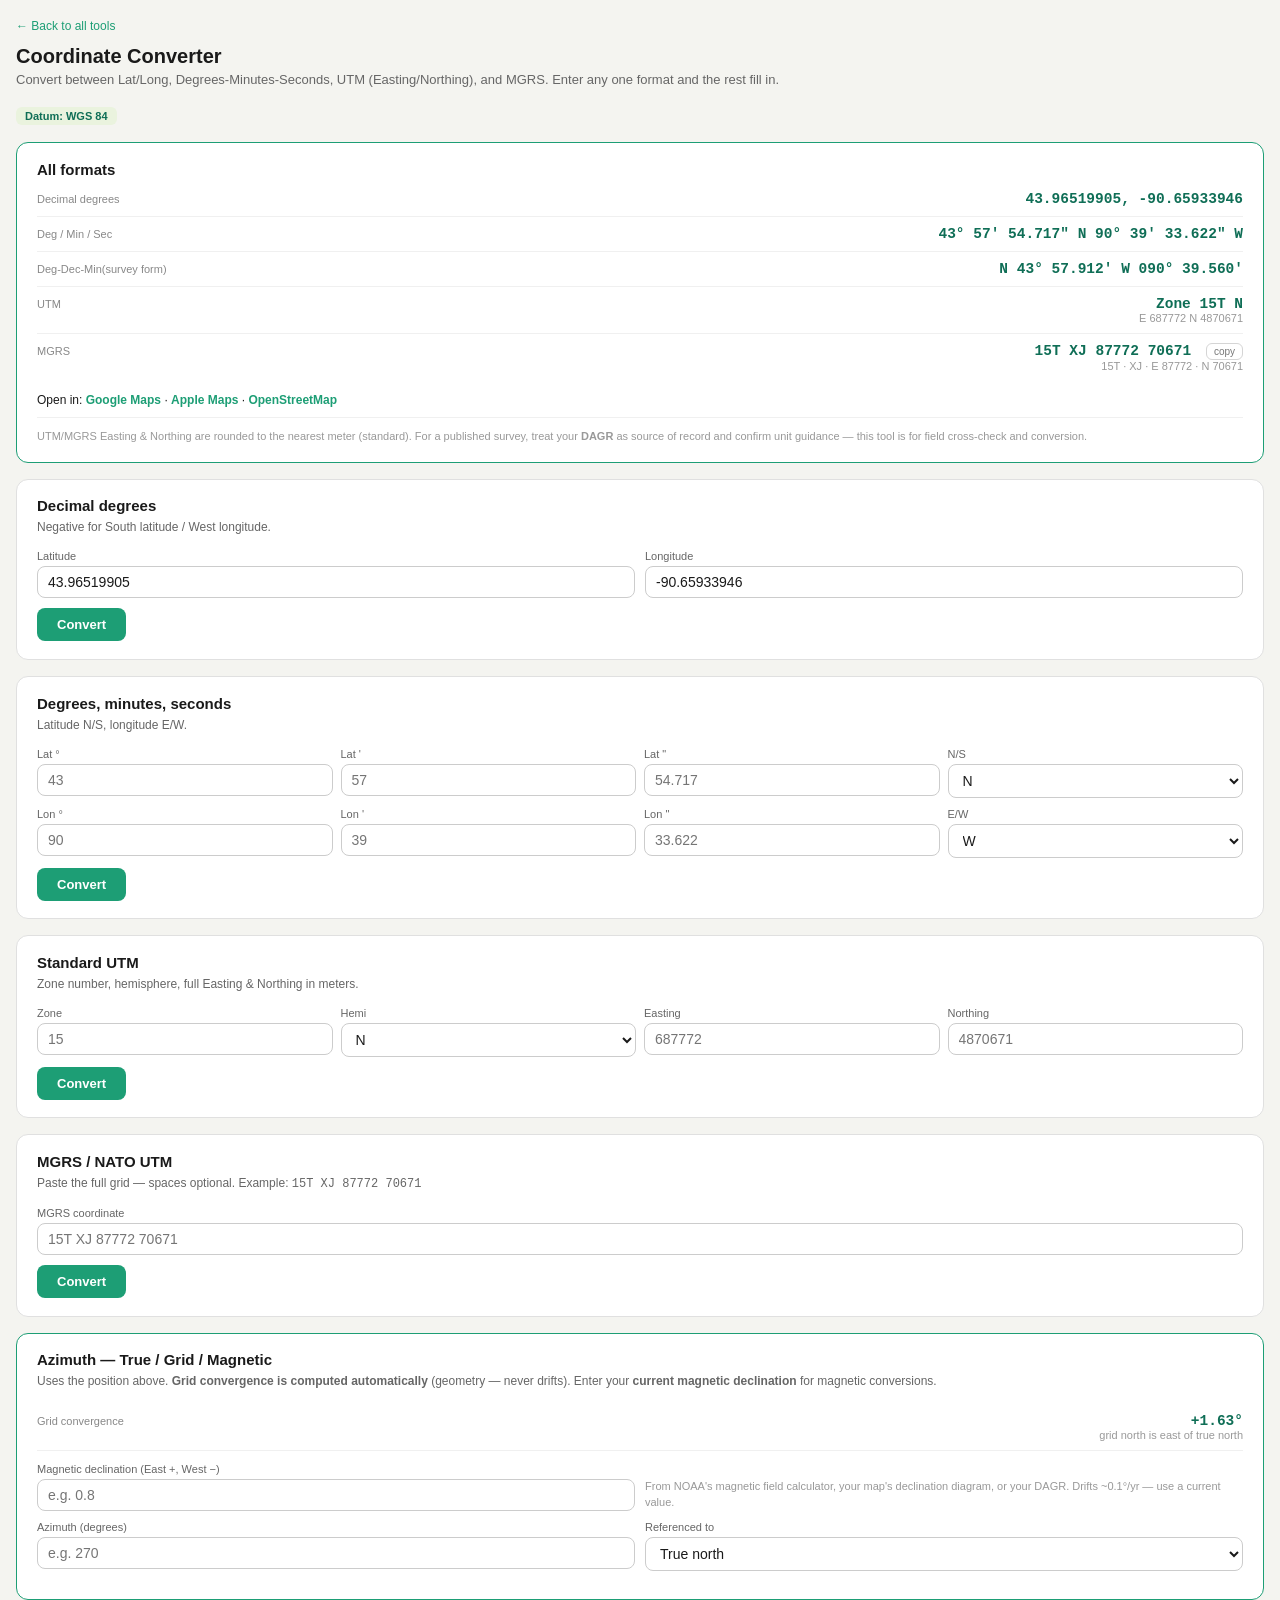
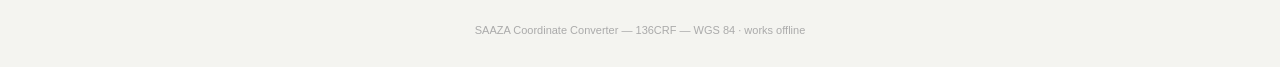
==== SAAZA_Coordinate_Converter.html @ 86ef3b87 "Add files via upload" ====
<!DOCTYPE html>
<html lang="en">
<head>
<meta charset="UTF-8"/>
<meta name="viewport" content="width=device-width, initial-scale=1.0"/>
<title>SAAZA Coordinate Converter</title>
<style>
  *, *::before, *::after { box-sizing: border-box; margin: 0; padding: 0; }
  body { font-family: -apple-system, BlinkMacSystemFont, "Segoe UI", Arial, sans-serif; background: #f4f4f0; color: #1a1a1a; min-height: 100vh; padding: 1rem; }
  h1 { font-size: 20px; font-weight: 600; color: #1a1a1a; margin-bottom: 2px; }
  .subtitle { font-size: 13px; color: #666; margin-bottom: 1rem; line-height: 1.5; }
  .datum { display:inline-block; font-size: 11px; color:#0F6E56; background:#EAF3DE; border-radius:6px; padding:3px 9px; margin-bottom:1.1rem; font-weight:600; }
  .card { background: #fff; border: 1px solid #e0e0e0; border-radius: 12px; padding: 1.1rem 1.25rem; margin-bottom: 1rem; }
  .card.out { border-color:#1D9E75; border-width:1.5px; }
  .card-title { font-size: 15px; font-weight: 600; color: #1a1a1a; margin-bottom: 4px; }
  .card-desc { font-size: 12px; color: #666; margin-bottom: 14px; line-height: 1.5; }
  .field-grid { display: grid; grid-template-columns: 1fr 1fr; gap: 10px; margin-bottom: 10px; }
  .field-grid-4 { display:grid; grid-template-columns: 1fr 1fr 1fr 1fr; gap:8px; margin-bottom:10px; }
  .field { display: flex; flex-direction: column; gap: 4px; }
  .field label { font-size: 11px; color: #666; }
  .field input, .field select { width: 100%; padding: 7px 10px; border: 1px solid #ccc; border-radius: 8px; font-size: 14px; color: #1a1a1a; background: #fff; outline: none; }
  .field input:focus, .field select:focus { border-color: #1D9E75; box-shadow: 0 0 0 2px rgba(29,158,117,0.15); }
  .field-single { margin-bottom: 10px; }
  .calc-btn { background: #1D9E75; color: #fff; border: none; border-radius: 8px; padding: 9px 20px; font-size: 13px; font-weight: 600; cursor: pointer; transition: background 0.15s; }
  .calc-btn:hover { background: #0F6E56; }
  .err { font-size:12px; color:#a33; margin-top:8px; display:none; }
  /* results */
  .res-row { display:flex; justify-content:space-between; align-items:flex-start; gap:10px; padding:9px 0; border-bottom:1px solid #f0f0f0; }
  .res-row:last-child { border-bottom:none; }
  .res-label { font-size:11px; color:#888; flex-shrink:0; padding-top:2px; min-width:96px; }
  .res-val { font-family:"Courier New", monospace; font-size:14.5px; font-weight:600; color:#0F6E56; text-align:right; word-break:break-word; }
  .res-val .sub { display:block; font-size:11px; color:#999; font-weight:400; font-family:-apple-system,sans-serif; }
  .copy { background:none; border:1px solid #d5d5d5; border-radius:6px; font-size:10px; color:#777; padding:2px 7px; cursor:pointer; margin-left:6px; vertical-align:middle; }
  .copy:hover { background:#f0f0f0; }
  .maps { margin-top:12px; font-size:12px; }
  .maps a { color:#1D9E75; text-decoration:none; font-weight:600; }
  .maps a:hover { text-decoration:underline; }
  .note { font-size:11px; color:#999; line-height:1.5; margin-top:10px; padding-top:10px; border-top:1px solid #f0f0f0; }
  .footer { text-align: center; font-size: 11px; color: #aaa; margin-top: 1.5rem; padding-bottom: 1rem; }
  @media (max-width: 480px) {
    .field-grid { grid-template-columns: 1fr; }
    .field-grid-4 { grid-template-columns: 1fr 1fr; }
  }
</style>
</head>
<body>

<a href="index.html" style="display:inline-block;font-size:12px;color:#1D9E75;text-decoration:none;margin-bottom:12px;">← Back to all tools</a>
<h1>Coordinate Converter</h1>
<p class="subtitle">Convert between Lat/Long, Degrees-Minutes-Seconds, UTM (Easting/Northing), and MGRS. Enter any one format and the rest fill in.</p>
<span class="datum">Datum: WGS 84</span>

<!-- ============ RESULTS ============ -->
<div class="card out">
  <div class="card-title">All formats</div>
  <div id="results">
    <div class="res-row"><span class="res-label">Decimal degrees</span><span class="res-val" id="r-dd">—</span></div>
    <div class="res-row"><span class="res-label">Deg / Min / Sec</span><span class="res-val" id="r-dms">—</span></div>
    <div class="res-row"><span class="res-label">Deg-Dec-Min<span class="sub">(survey form)</span></span><span class="res-val" id="r-dm">—</span></div>
    <div class="res-row"><span class="res-label">UTM</span><span class="res-val" id="r-utm">—</span></div>
    <div class="res-row"><span class="res-label">MGRS</span><span class="res-val" id="r-mgrs">—</span></div>
  </div>
  <div class="maps" id="maps" style="display:none;">Open in: <a id="m-g" target="_blank" rel="noopener">Google Maps</a> &middot; <a id="m-a" target="_blank" rel="noopener">Apple Maps</a> &middot; <a id="m-o" target="_blank" rel="noopener">OpenStreetMap</a></div>
  <div class="note">UTM/MGRS Easting &amp; Northing are rounded to the nearest meter (standard). For a published survey, treat your <b>DAGR</b> as source of record and confirm unit guidance — this tool is for field cross-check and conversion.</div>
</div>

<!-- ============ INPUTS ============ -->
<div class="card">
  <div class="card-title">Decimal degrees</div>
  <div class="card-desc">Negative for South latitude / West longitude.</div>
  <div class="field-grid">
    <div class="field"><label>Latitude</label><input type="number" step="any" id="dd-lat" placeholder="43.96519905"/></div>
    <div class="field"><label>Longitude</label><input type="number" step="any" id="dd-lon" placeholder="-90.65933946"/></div>
  </div>
  <button class="calc-btn" onclick="fromDD()">Convert</button>
  <div class="err" id="dd-err"></div>
</div>

<div class="card">
  <div class="card-title">Degrees, minutes, seconds</div>
  <div class="card-desc">Latitude N/S, longitude E/W.</div>
  <div class="field-grid-4">
    <div class="field"><label>Lat °</label><input type="number" step="any" id="dms-latd" placeholder="43"/></div>
    <div class="field"><label>Lat '</label><input type="number" step="any" id="dms-latm" placeholder="57"/></div>
    <div class="field"><label>Lat "</label><input type="number" step="any" id="dms-lats" placeholder="54.717"/></div>
    <div class="field"><label>N/S</label><select id="dms-lath"><option>N</option><option>S</option></select></div>
  </div>
  <div class="field-grid-4">
    <div class="field"><label>Lon °</label><input type="number" step="any" id="dms-lond" placeholder="90"/></div>
    <div class="field"><label>Lon '</label><input type="number" step="any" id="dms-lonm" placeholder="39"/></div>
    <div class="field"><label>Lon "</label><input type="number" step="any" id="dms-lons" placeholder="33.622"/></div>
    <div class="field"><label>E/W</label><select id="dms-lonh"><option>W</option><option>E</option></select></div>
  </div>
  <button class="calc-btn" onclick="fromDMS()">Convert</button>
  <div class="err" id="dms-err"></div>
</div>

<div class="card">
  <div class="card-title">Standard UTM</div>
  <div class="card-desc">Zone number, hemisphere, full Easting &amp; Northing in meters.</div>
  <div class="field-grid-4">
    <div class="field"><label>Zone</label><input type="number" id="utm-zone" placeholder="15"/></div>
    <div class="field"><label>Hemi</label><select id="utm-hemi"><option>N</option><option>S</option></select></div>
    <div class="field"><label>Easting</label><input type="number" step="any" id="utm-e" placeholder="687772"/></div>
    <div class="field"><label>Northing</label><input type="number" step="any" id="utm-n" placeholder="4870671"/></div>
  </div>
  <button class="calc-btn" onclick="fromUTM()">Convert</button>
  <div class="err" id="utm-err"></div>
</div>

<div class="card">
  <div class="card-title">MGRS / NATO UTM</div>
  <div class="card-desc">Paste the full grid — spaces optional. Example: <span style="font-family:monospace;">15T XJ 87772 70671</span></div>
  <div class="field-single field"><label>MGRS coordinate</label><input type="text" id="mgrs-in" placeholder="15T XJ 87772 70671"/></div>
  <button class="calc-btn" onclick="fromMGRS()">Convert</button>
  <div class="err" id="mgrs-err"></div>
</div>

<div class="card out">
  <div class="card-title">Azimuth — True / Grid / Magnetic</div>
  <div class="card-desc">Uses the position above. <b>Grid convergence is computed automatically</b> (geometry — never drifts). Enter your <b>current magnetic declination</b> for magnetic conversions.</div>
  <div class="res-row"><span class="res-label">Grid convergence</span><span class="res-val" id="az-conv">—</span></div>
  <div class="field-grid" style="margin-top:12px;">
    <div class="field"><label>Magnetic declination (East +, West &minus;)</label><input type="number" step="any" id="az-decl" placeholder="e.g. 0.8" oninput="updateAz()"/></div>
    <div class="field"><label>&nbsp;</label><div style="font-size:11px;color:#999;line-height:1.4;">From NOAA's magnetic field calculator, your map's declination diagram, or your DAGR. Drifts ~0.1&deg;/yr — use a current value.</div></div>
  </div>
  <div class="field-grid">
    <div class="field"><label>Azimuth (degrees)</label><input type="number" step="any" id="az-val" placeholder="e.g. 270" oninput="updateAz()"/></div>
    <div class="field"><label>Referenced to</label><select id="az-ref" onchange="updateAz()"><option value="true">True north</option><option value="grid">Grid north</option><option value="magnetic">Magnetic north</option></select></div>
  </div>
  <div id="az-out" style="display:none;">
    <div class="res-row"><span class="res-label">True azimuth</span><span class="res-val" id="az-t">—</span></div>
    <div class="res-row"><span class="res-label">Grid azimuth</span><span class="res-val" id="az-g">—</span></div>
    <div class="res-row"><span class="res-label">Magnetic azimuth</span><span class="res-val" id="az-m">—</span></div>
  </div>
  <div class="err" id="az-err"></div>
</div>

<div class="footer">SAAZA Coordinate Converter &mdash; 136CRF &mdash; WGS 84 &middot; works offline</div>

<script>
// ===== WGS84 conversion core (verified against 43.96519905,-90.65933946 = 15T XJ 87772 70671) =====
var A=6378137.0, F=1/298.257223563, K0=0.9996;
var E2=F*(2-F), EP2=E2/(1-E2), D2R=Math.PI/180, R2D=180/Math.PI;
var BANDS="CDEFGHJKLMNPQRSTUVWX";

function latBand(lat){ if(lat<-80)return 'A'; if(lat>=84)return 'X'; var i=Math.floor((lat+80)/8); if(i>19)i=19; return BANDS.charAt(i); }
function bandSouthLat(b){ return -80+8*BANDS.indexOf(b); }
function bandIsNorth(b){ return BANDS.indexOf(b)>=10; }
function colSet(z){ var s=z%3; return s===1?"ABCDEFGH":s===2?"JKLMNPQR":"STUVWXYZ"; }
function rowSet(z){ return (z%2===1)?"ABCDEFGHJKLMNPQRSTUV":"FGHJKLMNPQRSTUVABCDE"; }
function pad5(v){ return ('00000'+Math.floor(v)).slice(-5); }

function latLonToUTM(lat, lon){
  var zone=Math.floor((lon+180)/6)+1;
  if(lat>=56&&lat<64&&lon>=3&&lon<12) zone=32;
  if(lat>=72&&lat<84){ if(lon>=0&&lon<9)zone=31; else if(lon>=9&&lon<21)zone=33; else if(lon>=21&&lon<33)zone=35; else if(lon>=33&&lon<42)zone=37; }
  var cm=(zone-1)*6-180+3, latR=lat*D2R, dLon=(lon-cm)*D2R;
  var N=A/Math.sqrt(1-E2*Math.sin(latR)*Math.sin(latR));
  var T=Math.tan(latR)*Math.tan(latR), C=EP2*Math.cos(latR)*Math.cos(latR), Aa=Math.cos(latR)*dLon;
  var M=A*((1-E2/4-3*E2*E2/64-5*E2*E2*E2/256)*latR-(3*E2/8+3*E2*E2/32+45*E2*E2*E2/1024)*Math.sin(2*latR)+(15*E2*E2/256+45*E2*E2*E2/1024)*Math.sin(4*latR)-(35*E2*E2*E2/3072)*Math.sin(6*latR));
  var easting=K0*N*(Aa+(1-T+C)*Math.pow(Aa,3)/6+(5-18*T+T*T+72*C-58*EP2)*Math.pow(Aa,5)/120)+500000.0;
  var northing=K0*(M+N*Math.tan(latR)*(Aa*Aa/2+(5-T+9*C+4*C*C)*Math.pow(Aa,4)/24+(61-58*T+T*T+600*C-330*EP2)*Math.pow(Aa,6)/720));
  if(lat<0) northing+=10000000.0;
  return {zone:zone, hemisphere:(lat>=0?'N':'S'), easting:easting, northing:northing, band:latBand(lat)};
}
function utmToLatLon(zone, hemisphere, easting, northing){
  var x=easting-500000.0, y=northing; if(hemisphere==='S')y-=10000000.0;
  var cm=(zone-1)*6-180+3, M=y/K0, mu=M/(A*(1-E2/4-3*E2*E2/64-5*E2*E2*E2/256));
  var e1=(1-Math.sqrt(1-E2))/(1+Math.sqrt(1-E2));
  var phi=mu+(3*e1/2-27*Math.pow(e1,3)/32)*Math.sin(2*mu)+(21*e1*e1/16-55*Math.pow(e1,4)/32)*Math.sin(4*mu)+(151*Math.pow(e1,3)/96)*Math.sin(6*mu)+(1097*Math.pow(e1,4)/512)*Math.sin(8*mu);
  var N1=A/Math.sqrt(1-E2*Math.sin(phi)*Math.sin(phi)), T1=Math.tan(phi)*Math.tan(phi), C1=EP2*Math.cos(phi)*Math.cos(phi);
  var R1=A*(1-E2)/Math.pow(1-E2*Math.sin(phi)*Math.sin(phi),1.5), D=x/(N1*K0);
  var lat=phi-(N1*Math.tan(phi)/R1)*(D*D/2-(5+3*T1+10*C1-4*C1*C1-9*EP2)*Math.pow(D,4)/24+(61+90*T1+298*C1+45*T1*T1-252*EP2-3*C1*C1)*Math.pow(D,6)/720);
  var lon=cm+R2D*((D-(1+2*T1+C1)*Math.pow(D,3)/6+(5-2*C1+28*T1-3*C1*C1+8*EP2+24*T1*T1)*Math.pow(D,5)/120)/Math.cos(phi));
  return {lat:lat*R2D, lon:lon};
}
function utmToMGRS(zone, easting, northing, band){
  var E=Math.round(easting), N=Math.round(northing);
  var col=Math.floor(E/100000), colL=colSet(zone).charAt(col-1);
  var row=Math.floor((N%2000000)/100000), rowL=rowSet(zone).charAt(row);
  var e=E%100000, n=N%100000;
  return {gzd:zone+band, digraph:colL+rowL, e:e, n:n, string:zone+band+' '+colL+rowL+' '+pad5(e)+' '+pad5(n)};
}
function mgrsToUTM(zone, band, colL, rowL, e, n){
  var col=colSet(zone).indexOf(colL)+1, easting=col*100000+e;
  var row=rowSet(zone).indexOf(rowL), nMod=row*100000+n;
  var cm=(zone-1)*6-180+3, minN=latLonToUTM(bandSouthLat(band), cm).northing;
  var k=Math.round((minN-nMod)/2000000), northing=nMod+k*2000000;
  var hemi=bandIsNorth(band)?'N':'S';
  for(var t=0;t<2;t++){ var ll=utmToLatLon(zone,hemi,easting,northing); if(ll.lat>=bandSouthLat(band)-0.5 && ll.lat<bandSouthLat(band)+8.5)break; northing+=(ll.lat<bandSouthLat(band))?2000000:-2000000; }
  return {zone:zone, hemisphere:hemi, easting:easting, northing:northing};
}

// grid convergence: angle from true north to grid north, + = grid north EAST of true north
function gridConvergence(lat, lon, zone){
  var cm=(zone-1)*6-180+3, dLon=(lon-cm)*D2R, latR=lat*D2R;
  var eta2=EP2*Math.cos(latR)*Math.cos(latR);
  var C=dLon*Math.sin(latR)*(1+(dLon*dLon*Math.cos(latR)*Math.cos(latR)/3)*(1+3*eta2));
  return C*R2D;
}
function norm360(a){ a%=360; if(a<0)a+=360; return a; }

// ===== formatting =====
function toDMS(v,isLat){ var h=v>=0?(isLat?'N':'E'):(isLat?'S':'W'); v=Math.abs(v); var d=Math.floor(v),mf=(v-d)*60,m=Math.floor(mf),s=(mf-m)*60; return d+'\u00b0 '+m+"' "+s.toFixed(3)+'" '+h; }
function toDM(v,isLat){ var h=v>=0?(isLat?'N':'E'):(isLat?'S':'W'); v=Math.abs(v); var d=Math.floor(v),m=(v-d)*60; var dd=isLat?('0'+d).slice(-2):('00'+d).slice(-3); return h+' '+dd+'\u00b0 '+m.toFixed(3)+"'"; }

function parseMGRS(s){
  s=s.toUpperCase().replace(/\s+/g,'');
  var m=s.match(/^(\d{1,2})([C-HJ-NP-X])([A-HJ-NP-Z])([A-HJ-NP-V])(\d*)$/);
  if(!m) return null;
  var digits=m[5]; if(digits.length%2!==0) return null;
  var half=digits.length/2;
  var e=half?+ (digits.slice(0,half)+'00000').slice(0,5):0;
  var n=half?+ (digits.slice(half)+'00000').slice(0,5):0;
  return {zone:+m[1], band:m[2], c1:m[3], c2:m[4], e:e, n:n};
}

function showErr(id,msg){ var el=document.getElementById(id); el.textContent=msg; el.style.display='block'; }
function clearErrs(){ ['dd-err','dms-err','utm-err','mgrs-err'].forEach(function(i){document.getElementById(i).style.display='none';}); }

var CUR=null;
function renderAll(lat, lon){
  if(!isFinite(lat)||!isFinite(lon)||lat<-80||lat>84){ showErr('dd-err','Latitude must be between 80\u00b0S and 84\u00b0N for UTM/MGRS.'); return; }
  document.getElementById('r-dd').textContent  = lat.toFixed(8)+', '+lon.toFixed(8);
  document.getElementById('r-dms').textContent = toDMS(lat,true)+'   '+toDMS(lon,false);
  document.getElementById('r-dm').textContent  = toDM(lat,true)+'   '+toDM(lon,false);
  var u=latLonToUTM(lat,lon);
  document.getElementById('r-utm').innerHTML = 'Zone '+u.zone+u.band+'  '+u.hemisphere+'<span class="sub">E '+Math.round(u.easting)+'   N '+Math.round(u.northing)+'</span>';
  var m=utmToMGRS(u.zone,u.easting,u.northing,u.band);
  document.getElementById('r-mgrs').innerHTML = m.string+' <button class="copy" onclick="copyTxt(\''+m.string+'\')">copy</button><span class="sub">'+m.gzd+' &middot; '+m.digraph+' &middot; E '+m.e+' &middot; N '+m.n+'</span>';
  var maps=document.getElementById('maps'); maps.style.display='block';
  document.getElementById('m-g').href='https://www.google.com/maps?q='+lat+','+lon;
  document.getElementById('m-a').href='https://maps.apple.com/?q='+lat+','+lon;
  document.getElementById('m-o').href='https://www.openstreetmap.org/?mlat='+lat+'&mlon='+lon+'#map=15/'+lat+'/'+lon;
  CUR={lat:lat, lon:lon, zone:u.zone, conv:gridConvergence(lat,lon,u.zone)};
  document.getElementById('az-conv').innerHTML = (CUR.conv>=0?'+':'')+CUR.conv.toFixed(2)+'\u00b0<span class="sub">grid north is '+(CUR.conv>=0?'east':'west')+' of true north</span>';
  updateAz();
}
function updateAz(){
  if(!CUR) return;
  var azv=parseFloat(document.getElementById('az-val').value);
  var declRaw=parseFloat(document.getElementById('az-decl').value);
  var D=isNaN(declRaw)?null:declRaw;
  var out=document.getElementById('az-out'), err=document.getElementById('az-err');
  err.style.display='none';
  if(isNaN(azv)){ out.style.display='none'; return; }
  var ref=document.getElementById('az-ref').value, azTrue;
  if(ref==='true') azTrue=azv;
  else if(ref==='grid') azTrue=azv+CUR.conv;
  else { if(D===null){ out.style.display='none'; err.textContent='Enter magnetic declination to convert a magnetic azimuth.'; err.style.display='block'; return; } azTrue=azv+D; }
  out.style.display='block';
  document.getElementById('az-t').textContent=norm360(azTrue).toFixed(1)+'\u00b0';
  document.getElementById('az-g').textContent=norm360(azTrue-CUR.conv).toFixed(1)+'\u00b0';
  document.getElementById('az-m').textContent=(D===null)?'\u2014 (enter declination)':norm360(azTrue-D).toFixed(1)+'\u00b0';
}
function copyTxt(t){ if(navigator.clipboard) navigator.clipboard.writeText(t); }

function num(id){ var v=parseFloat(document.getElementById(id).value); return isNaN(v)?null:v; }

function fromDD(){ clearErrs(); var lat=num('dd-lat'),lon=num('dd-lon'); if(lat===null||lon===null){showErr('dd-err','Enter both latitude and longitude.');return;} renderAll(lat,lon); }
function fromDMS(){
  clearErrs();
  var d=num('dms-latd')||0,m=num('dms-latm')||0,s=num('dms-lats')||0;
  var d2=num('dms-lond')||0,m2=num('dms-lonm')||0,s2=num('dms-lons')||0;
  if(num('dms-latd')===null||num('dms-lond')===null){showErr('dms-err','Enter at least the latitude and longitude degrees.');return;}
  var lat=Math.abs(d)+m/60+s/3600; if(document.getElementById('dms-lath').value==='S')lat=-lat;
  var lon=Math.abs(d2)+m2/60+s2/3600; if(document.getElementById('dms-lonh').value==='W')lon=-lon;
  renderAll(lat,lon);
}
function fromUTM(){
  clearErrs();
  var z=parseInt(document.getElementById('utm-zone').value,10), e=num('utm-e'), n=num('utm-n');
  if(isNaN(z)||z<1||z>60||e===null||n===null){showErr('utm-err','Enter zone (1\u201360), Easting and Northing.');return;}
  var ll=utmToLatLon(z, document.getElementById('utm-hemi').value, e, n);
  renderAll(ll.lat, ll.lon);
}
function fromMGRS(){
  clearErrs();
  var p=parseMGRS(document.getElementById('mgrs-in').value);
  if(!p){showErr('mgrs-err','Could not read that. Use e.g. 15T XJ 87772 70671 (zone, band, 2-letter square, even number of digits).');return;}
  var mu=mgrsToUTM(p.zone,p.band,p.c1,p.c2,p.e,p.n);
  var ll=utmToLatLon(mu.zone,mu.hemisphere,mu.easting,mu.northing);
  renderAll(ll.lat, ll.lon);
}

// prefill with the reference DZ point and convert on load
document.getElementById('dd-lat').value='43.96519905';
document.getElementById('dd-lon').value='-90.65933946';
fromDD();
</script>
</body>
</html>
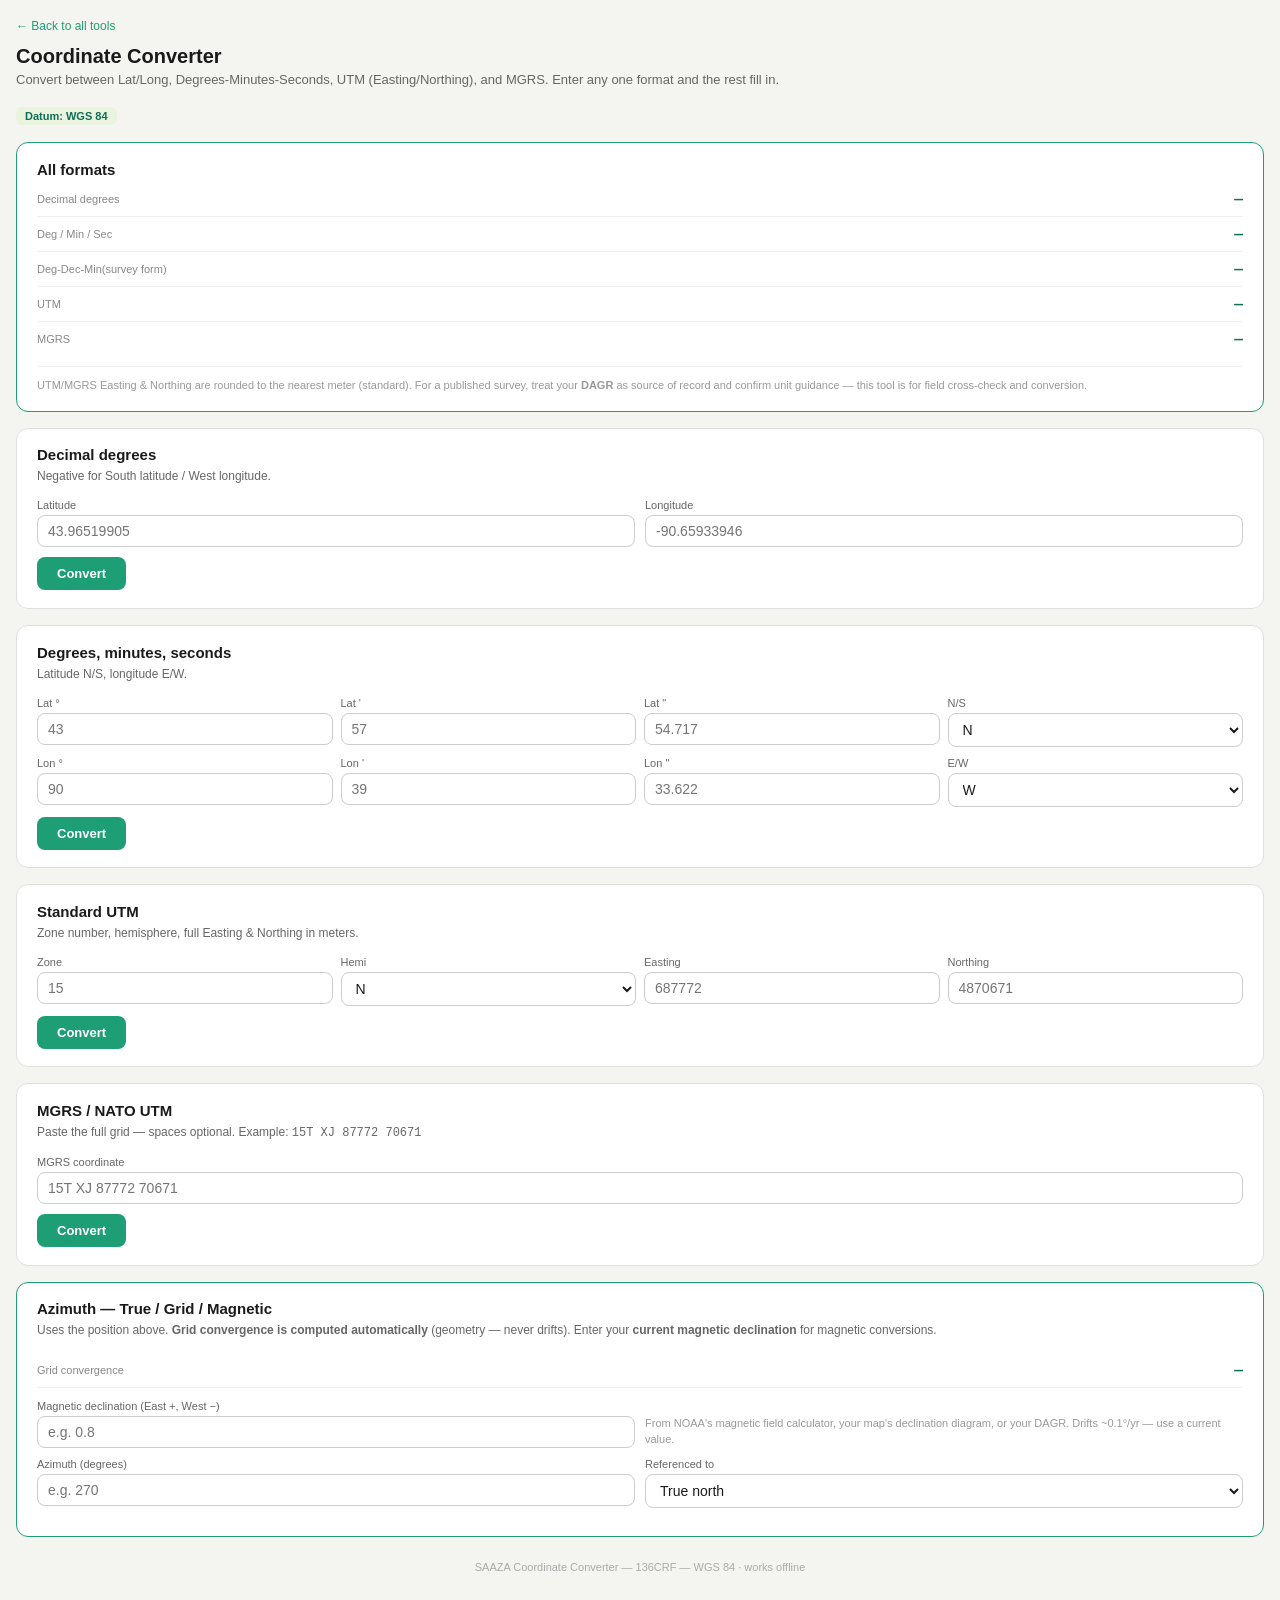
==== commit b7d80aca: "Add files via upload" ====
--- a/SAAZA_Coordinate_Converter.html
+++ b/SAAZA_Coordinate_Converter.html
@@ -258,12 +258,12 @@
 
 function num(id){ var v=parseFloat(document.getElementById(id).value); return isNaN(v)?null:v; }
 
-function fromDD(){ clearErrs(); var lat=num('dd-lat'),lon=num('dd-lon'); if(lat===null||lon===null){showErr('dd-err','Enter both latitude and longitude.');return;} renderAll(lat,lon); }
+function fromDD(){ clearErrs(); var lat=num('dd-lat'),lon=num('dd-lon'); if(lat===null||lon===null) return; renderAll(lat,lon); }
 function fromDMS(){
   clearErrs();
+  if(num('dms-latd')===null||num('dms-lond')===null) return;
   var d=num('dms-latd')||0,m=num('dms-latm')||0,s=num('dms-lats')||0;
   var d2=num('dms-lond')||0,m2=num('dms-lonm')||0,s2=num('dms-lons')||0;
-  if(num('dms-latd')===null||num('dms-lond')===null){showErr('dms-err','Enter at least the latitude and longitude degrees.');return;}
   var lat=Math.abs(d)+m/60+s/3600; if(document.getElementById('dms-lath').value==='S')lat=-lat;
   var lon=Math.abs(d2)+m2/60+s2/3600; if(document.getElementById('dms-lonh').value==='W')lon=-lon;
   renderAll(lat,lon);
@@ -271,23 +271,28 @@
 function fromUTM(){
   clearErrs();
   var z=parseInt(document.getElementById('utm-zone').value,10), e=num('utm-e'), n=num('utm-n');
-  if(isNaN(z)||z<1||z>60||e===null||n===null){showErr('utm-err','Enter zone (1\u201360), Easting and Northing.');return;}
+  if(isNaN(z)||z<1||z>60||e===null||n===null) return;
   var ll=utmToLatLon(z, document.getElementById('utm-hemi').value, e, n);
   renderAll(ll.lat, ll.lon);
 }
 function fromMGRS(){
   clearErrs();
-  var p=parseMGRS(document.getElementById('mgrs-in').value);
-  if(!p){showErr('mgrs-err','Could not read that. Use e.g. 15T XJ 87772 70671 (zone, band, 2-letter square, even number of digits).');return;}
+  var raw=document.getElementById('mgrs-in').value.trim();
+  if(!raw) return;
+  var p=parseMGRS(raw);
+  if(!p){ showErr('mgrs-err','Could not read that \u2014 use e.g. 15T XJ 87772 70671 (zone, band, 2-letter square, even number of digits).'); return; }
   var mu=mgrsToUTM(p.zone,p.band,p.c1,p.c2,p.e,p.n);
   var ll=utmToLatLon(mu.zone,mu.hemisphere,mu.easting,mu.northing);
   renderAll(ll.lat, ll.lon);
 }
 
-// prefill with the reference DZ point and convert on load
-document.getElementById('dd-lat').value='43.96519905';
-document.getElementById('dd-lon').value='-90.65933946';
-fromDD();
+// wire every input to convert live as you type — no button needed (buttons still work too)
+['dd-lat','dd-lon'].forEach(function(id){ document.getElementById(id).addEventListener('input', fromDD); });
+['dms-latd','dms-latm','dms-lats','dms-lond','dms-lonm','dms-lons'].forEach(function(id){ document.getElementById(id).addEventListener('input', fromDMS); });
+['dms-lath','dms-lonh'].forEach(function(id){ document.getElementById(id).addEventListener('change', fromDMS); });
+['utm-zone','utm-e','utm-n'].forEach(function(id){ document.getElementById(id).addEventListener('input', fromUTM); });
+document.getElementById('utm-hemi').addEventListener('change', fromUTM);
+document.getElementById('mgrs-in').addEventListener('input', fromMGRS);
 </script>
 </body>
 </html>
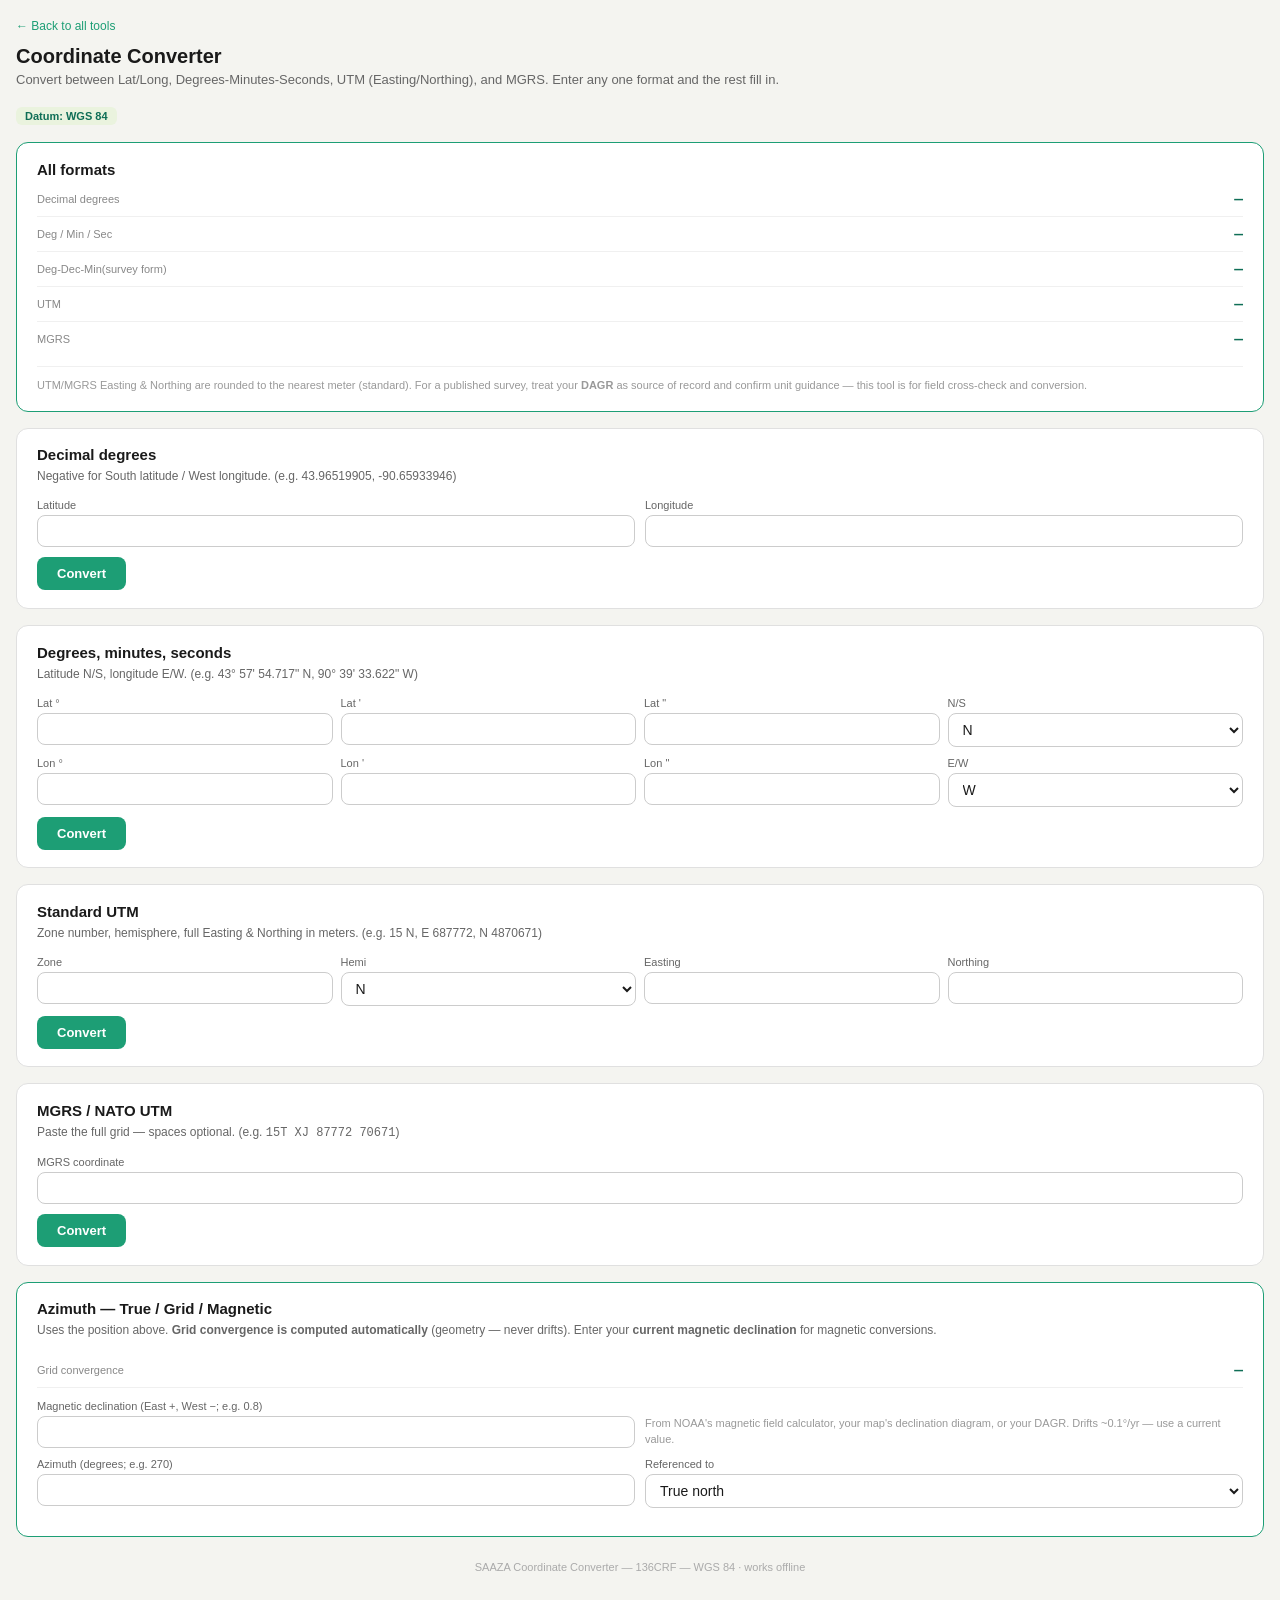
==== commit 56cafaa8: "Add files via upload" ====
--- a/SAAZA_Coordinate_Converter.html
+++ b/SAAZA_Coordinate_Converter.html
@@ -67,10 +67,10 @@
 <!-- ============ INPUTS ============ -->
 <div class="card">
   <div class="card-title">Decimal degrees</div>
-  <div class="card-desc">Negative for South latitude / West longitude.</div>
+  <div class="card-desc">Negative for South latitude / West longitude. (e.g. 43.96519905, -90.65933946)</div>
   <div class="field-grid">
-    <div class="field"><label>Latitude</label><input type="number" step="any" id="dd-lat" placeholder="43.96519905"/></div>
-    <div class="field"><label>Longitude</label><input type="number" step="any" id="dd-lon" placeholder="-90.65933946"/></div>
+    <div class="field"><label>Latitude</label><input type="number" step="any" id="dd-lat"/></div>
+    <div class="field"><label>Longitude</label><input type="number" step="any" id="dd-lon"/></div>
   </div>
   <button class="calc-btn" onclick="fromDD()">Convert</button>
   <div class="err" id="dd-err"></div>
@@ -78,17 +78,17 @@
 
 <div class="card">
   <div class="card-title">Degrees, minutes, seconds</div>
-  <div class="card-desc">Latitude N/S, longitude E/W.</div>
+  <div class="card-desc">Latitude N/S, longitude E/W. (e.g. 43° 57' 54.717" N, 90° 39' 33.622" W)</div>
   <div class="field-grid-4">
-    <div class="field"><label>Lat °</label><input type="number" step="any" id="dms-latd" placeholder="43"/></div>
-    <div class="field"><label>Lat '</label><input type="number" step="any" id="dms-latm" placeholder="57"/></div>
-    <div class="field"><label>Lat "</label><input type="number" step="any" id="dms-lats" placeholder="54.717"/></div>
+    <div class="field"><label>Lat °</label><input type="number" step="any" id="dms-latd"/></div>
+    <div class="field"><label>Lat '</label><input type="number" step="any" id="dms-latm"/></div>
+    <div class="field"><label>Lat "</label><input type="number" step="any" id="dms-lats"/></div>
     <div class="field"><label>N/S</label><select id="dms-lath"><option>N</option><option>S</option></select></div>
   </div>
   <div class="field-grid-4">
-    <div class="field"><label>Lon °</label><input type="number" step="any" id="dms-lond" placeholder="90"/></div>
-    <div class="field"><label>Lon '</label><input type="number" step="any" id="dms-lonm" placeholder="39"/></div>
-    <div class="field"><label>Lon "</label><input type="number" step="any" id="dms-lons" placeholder="33.622"/></div>
+    <div class="field"><label>Lon °</label><input type="number" step="any" id="dms-lond"/></div>
+    <div class="field"><label>Lon '</label><input type="number" step="any" id="dms-lonm"/></div>
+    <div class="field"><label>Lon "</label><input type="number" step="any" id="dms-lons"/></div>
     <div class="field"><label>E/W</label><select id="dms-lonh"><option>W</option><option>E</option></select></div>
   </div>
   <button class="calc-btn" onclick="fromDMS()">Convert</button>
@@ -97,12 +97,12 @@
 
 <div class="card">
   <div class="card-title">Standard UTM</div>
-  <div class="card-desc">Zone number, hemisphere, full Easting &amp; Northing in meters.</div>
+  <div class="card-desc">Zone number, hemisphere, full Easting &amp; Northing in meters. (e.g. 15 N, E 687772, N 4870671)</div>
   <div class="field-grid-4">
-    <div class="field"><label>Zone</label><input type="number" id="utm-zone" placeholder="15"/></div>
+    <div class="field"><label>Zone</label><input type="number" id="utm-zone"/></div>
     <div class="field"><label>Hemi</label><select id="utm-hemi"><option>N</option><option>S</option></select></div>
-    <div class="field"><label>Easting</label><input type="number" step="any" id="utm-e" placeholder="687772"/></div>
-    <div class="field"><label>Northing</label><input type="number" step="any" id="utm-n" placeholder="4870671"/></div>
+    <div class="field"><label>Easting</label><input type="number" step="any" id="utm-e"/></div>
+    <div class="field"><label>Northing</label><input type="number" step="any" id="utm-n"/></div>
   </div>
   <button class="calc-btn" onclick="fromUTM()">Convert</button>
   <div class="err" id="utm-err"></div>
@@ -110,8 +110,8 @@
 
 <div class="card">
   <div class="card-title">MGRS / NATO UTM</div>
-  <div class="card-desc">Paste the full grid — spaces optional. Example: <span style="font-family:monospace;">15T XJ 87772 70671</span></div>
-  <div class="field-single field"><label>MGRS coordinate</label><input type="text" id="mgrs-in" placeholder="15T XJ 87772 70671"/></div>
+  <div class="card-desc">Paste the full grid — spaces optional. (e.g. <span style="font-family:monospace;">15T XJ 87772 70671</span>)</div>
+  <div class="field-single field"><label>MGRS coordinate</label><input type="text" id="mgrs-in"/></div>
   <button class="calc-btn" onclick="fromMGRS()">Convert</button>
   <div class="err" id="mgrs-err"></div>
 </div>
@@ -121,11 +121,11 @@
   <div class="card-desc">Uses the position above. <b>Grid convergence is computed automatically</b> (geometry — never drifts). Enter your <b>current magnetic declination</b> for magnetic conversions.</div>
   <div class="res-row"><span class="res-label">Grid convergence</span><span class="res-val" id="az-conv">—</span></div>
   <div class="field-grid" style="margin-top:12px;">
-    <div class="field"><label>Magnetic declination (East +, West &minus;)</label><input type="number" step="any" id="az-decl" placeholder="e.g. 0.8" oninput="updateAz()"/></div>
+    <div class="field"><label>Magnetic declination (East +, West &minus;; e.g. 0.8)</label><input type="number" step="any" id="az-decl" oninput="updateAz()"/></div>
     <div class="field"><label>&nbsp;</label><div style="font-size:11px;color:#999;line-height:1.4;">From NOAA's magnetic field calculator, your map's declination diagram, or your DAGR. Drifts ~0.1&deg;/yr — use a current value.</div></div>
   </div>
   <div class="field-grid">
-    <div class="field"><label>Azimuth (degrees)</label><input type="number" step="any" id="az-val" placeholder="e.g. 270" oninput="updateAz()"/></div>
+    <div class="field"><label>Azimuth (degrees; e.g. 270)</label><input type="number" step="any" id="az-val" oninput="updateAz()"/></div>
     <div class="field"><label>Referenced to</label><select id="az-ref" onchange="updateAz()"><option value="true">True north</option><option value="grid">Grid north</option><option value="magnetic">Magnetic north</option></select></div>
   </div>
   <div id="az-out" style="display:none;">
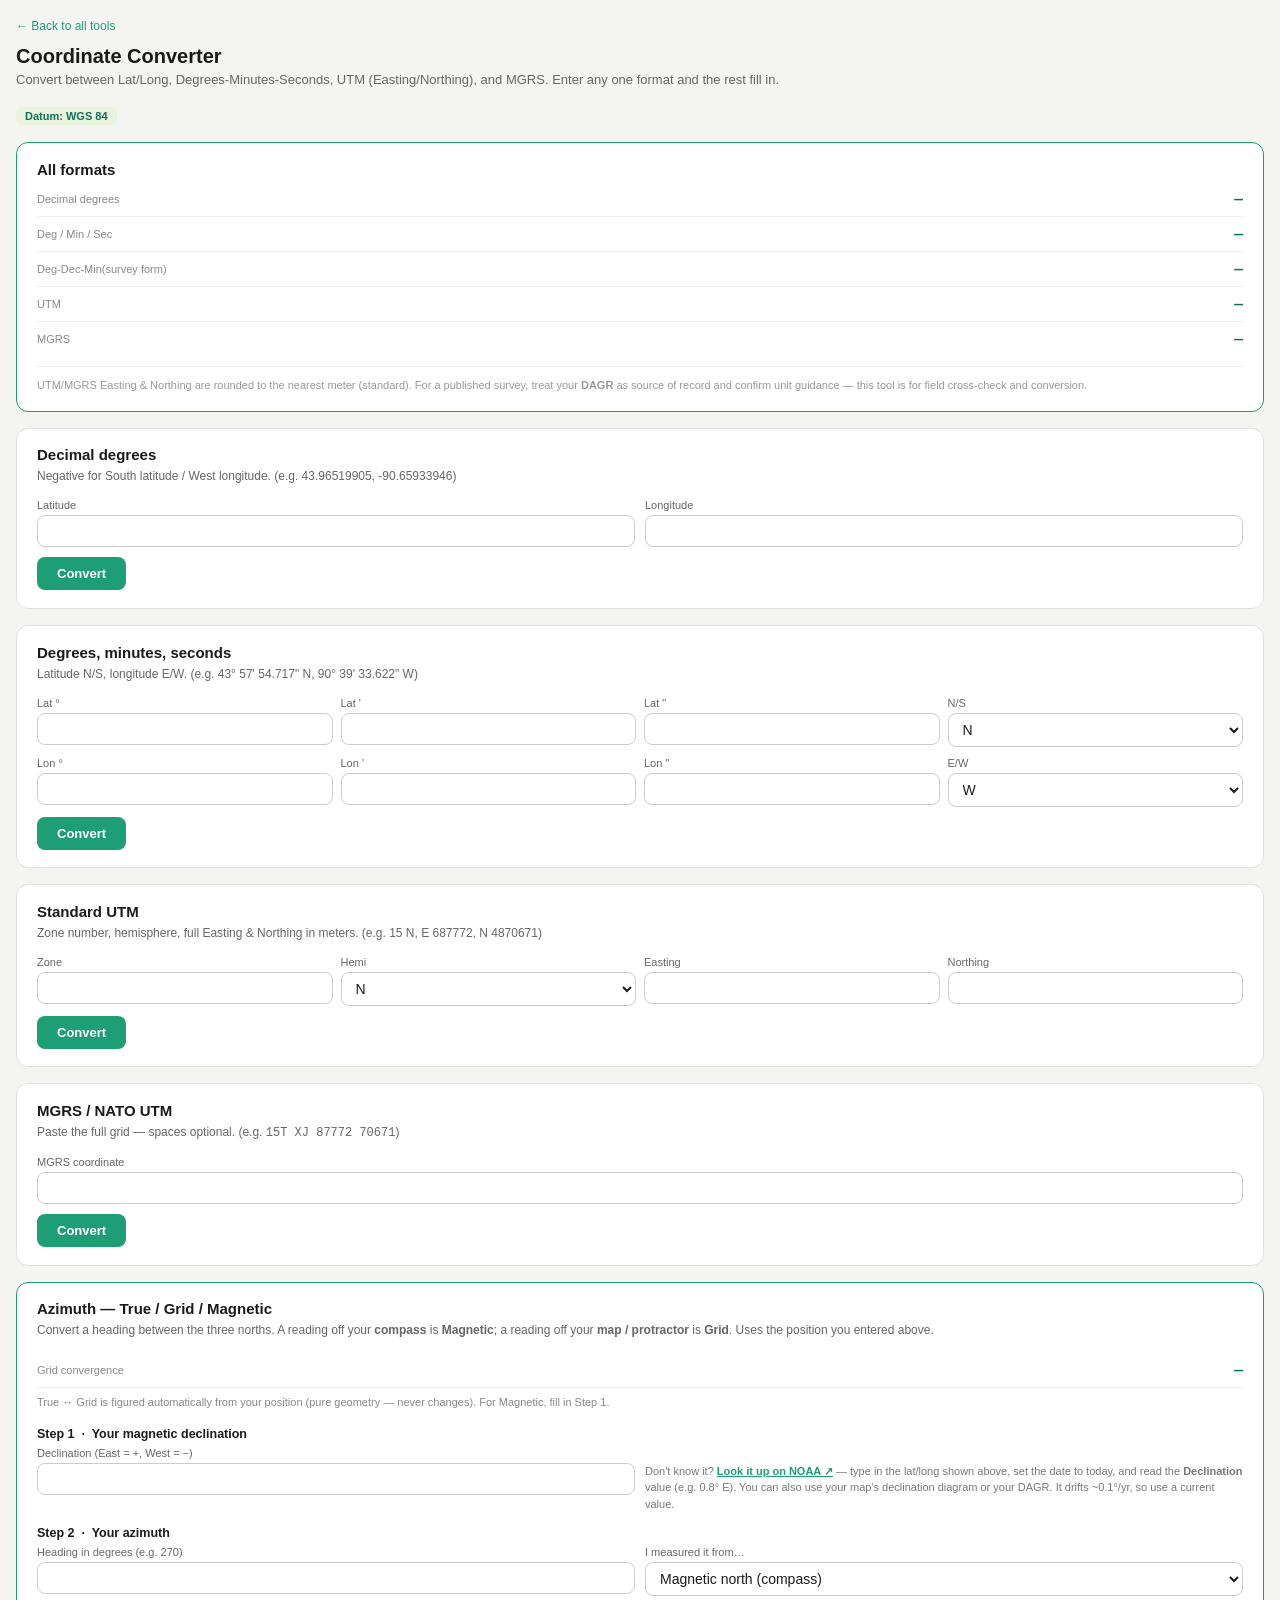
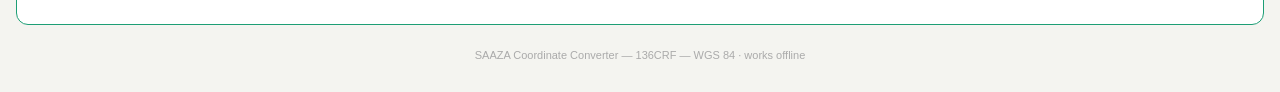
==== commit c5172fe7: "Add files via upload" ====
--- a/SAAZA_Coordinate_Converter.html
+++ b/SAAZA_Coordinate_Converter.html
@@ -118,21 +118,29 @@
 
 <div class="card out">
   <div class="card-title">Azimuth — True / Grid / Magnetic</div>
-  <div class="card-desc">Uses the position above. <b>Grid convergence is computed automatically</b> (geometry — never drifts). Enter your <b>current magnetic declination</b> for magnetic conversions.</div>
+  <div class="card-desc">Convert a heading between the three norths. A reading off your <b>compass</b> is <b>Magnetic</b>; a reading off your <b>map / protractor</b> is <b>Grid</b>. Uses the position you entered above.</div>
+
   <div class="res-row"><span class="res-label">Grid convergence</span><span class="res-val" id="az-conv">—</span></div>
-  <div class="field-grid" style="margin-top:12px;">
-    <div class="field"><label>Magnetic declination (East +, West &minus;; e.g. 0.8)</label><input type="number" step="any" id="az-decl" oninput="updateAz()"/></div>
-    <div class="field"><label>&nbsp;</label><div style="font-size:11px;color:#999;line-height:1.4;">From NOAA's magnetic field calculator, your map's declination diagram, or your DAGR. Drifts ~0.1&deg;/yr — use a current value.</div></div>
-  </div>
-  <div class="field-grid">
-    <div class="field"><label>Azimuth (degrees; e.g. 270)</label><input type="number" step="any" id="az-val" oninput="updateAz()"/></div>
-    <div class="field"><label>Referenced to</label><select id="az-ref" onchange="updateAz()"><option value="true">True north</option><option value="grid">Grid north</option><option value="magnetic">Magnetic north</option></select></div>
-  </div>
-  <div id="az-out" style="display:none;">
-    <div class="res-row"><span class="res-label">True azimuth</span><span class="res-val" id="az-t">—</span></div>
-    <div class="res-row"><span class="res-label">Grid azimuth</span><span class="res-val" id="az-g">—</span></div>
-    <div class="res-row"><span class="res-label">Magnetic azimuth</span><span class="res-val" id="az-m">—</span></div>
-  </div>
+  <div style="font-size:11px;color:#888;line-height:1.5;margin-top:6px;">True ↔ Grid is figured automatically from your position (pure geometry — never changes). For Magnetic, fill in Step 1.</div>
+
+  <div style="margin-top:16px;font-size:12.5px;font-weight:700;color:#1a1a1a;">Step 1 &nbsp;·&nbsp; Your magnetic declination</div>
+  <div class="field-grid" style="margin-top:6px;">
+    <div class="field"><label>Declination (East = +, West = &minus;)</label><input type="number" step="any" id="az-decl" oninput="updateAz()"/></div>
+    <div class="field"><label>&nbsp;</label><div style="font-size:11px;color:#777;line-height:1.5;">Don't know it? <a href="https://www.ngdc.noaa.gov/geomag/calculators/magcalc.shtml?useFullSite=true" target="_blank" rel="noopener" style="color:#1D9E75;font-weight:700;text-decoration:underline;">Look it up on NOAA &#8599;</a> — type in the lat/long shown above, set the date to today, and read the <b>Declination</b> value (e.g. 0.8&deg; E). You can also use your map's declination diagram or your DAGR. It drifts ~0.1&deg;/yr, so use a current value.</div></div>
+  </div>
+
+  <div style="margin-top:14px;font-size:12.5px;font-weight:700;color:#1a1a1a;">Step 2 &nbsp;·&nbsp; Your azimuth</div>
+  <div class="field-grid" style="margin-top:6px;">
+    <div class="field"><label>Heading in degrees (e.g. 270)</label><input type="number" step="any" id="az-val" oninput="updateAz()"/></div>
+    <div class="field"><label>I measured it from&hellip;</label><select id="az-ref" onchange="updateAz()"><option value="magnetic">Magnetic north (compass)</option><option value="grid">Grid north (map / protractor)</option><option value="true">True north</option></select></div>
+  </div>
+
+  <div id="az-out" style="display:none;margin-top:10px;">
+    <div class="res-row"><span class="res-label">True north</span><span class="res-val" id="az-t">—</span></div>
+    <div class="res-row"><span class="res-label">Grid north<span class="sub">use this on the map</span></span><span class="res-val" id="az-g">—</span></div>
+    <div class="res-row"><span class="res-label">Magnetic north<span class="sub">set this on your compass</span></span><span class="res-val" id="az-m">—</span></div>
+  </div>
+  <div style="font-size:11px;color:#888;line-height:1.5;margin-top:8px;display:none;" id="az-hint"></div>
   <div class="err" id="az-err"></div>
 </div>
 
@@ -242,17 +250,17 @@
   var azv=parseFloat(document.getElementById('az-val').value);
   var declRaw=parseFloat(document.getElementById('az-decl').value);
   var D=isNaN(declRaw)?null:declRaw;
-  var out=document.getElementById('az-out'), err=document.getElementById('az-err');
-  err.style.display='none';
+  var out=document.getElementById('az-out'), hint=document.getElementById('az-hint');
+  hint.style.display='none';
   if(isNaN(azv)){ out.style.display='none'; return; }
   var ref=document.getElementById('az-ref').value, azTrue;
   if(ref==='true') azTrue=azv;
   else if(ref==='grid') azTrue=azv+CUR.conv;
-  else { if(D===null){ out.style.display='none'; err.textContent='Enter magnetic declination to convert a magnetic azimuth.'; err.style.display='block'; return; } azTrue=azv+D; }
+  else { if(D===null){ out.style.display='none'; hint.innerHTML='&#8593;&nbsp; Add your declination in Step 1 to convert a compass (magnetic) heading.'; hint.style.display='block'; return; } azTrue=azv+D; }
   out.style.display='block';
   document.getElementById('az-t').textContent=norm360(azTrue).toFixed(1)+'\u00b0';
   document.getElementById('az-g').textContent=norm360(azTrue-CUR.conv).toFixed(1)+'\u00b0';
-  document.getElementById('az-m').textContent=(D===null)?'\u2014 (enter declination)':norm360(azTrue-D).toFixed(1)+'\u00b0';
+  document.getElementById('az-m').textContent=(D===null)?'\u2014 add declination in Step 1':norm360(azTrue-D).toFixed(1)+'\u00b0';
 }
 function copyTxt(t){ if(navigator.clipboard) navigator.clipboard.writeText(t); }
 
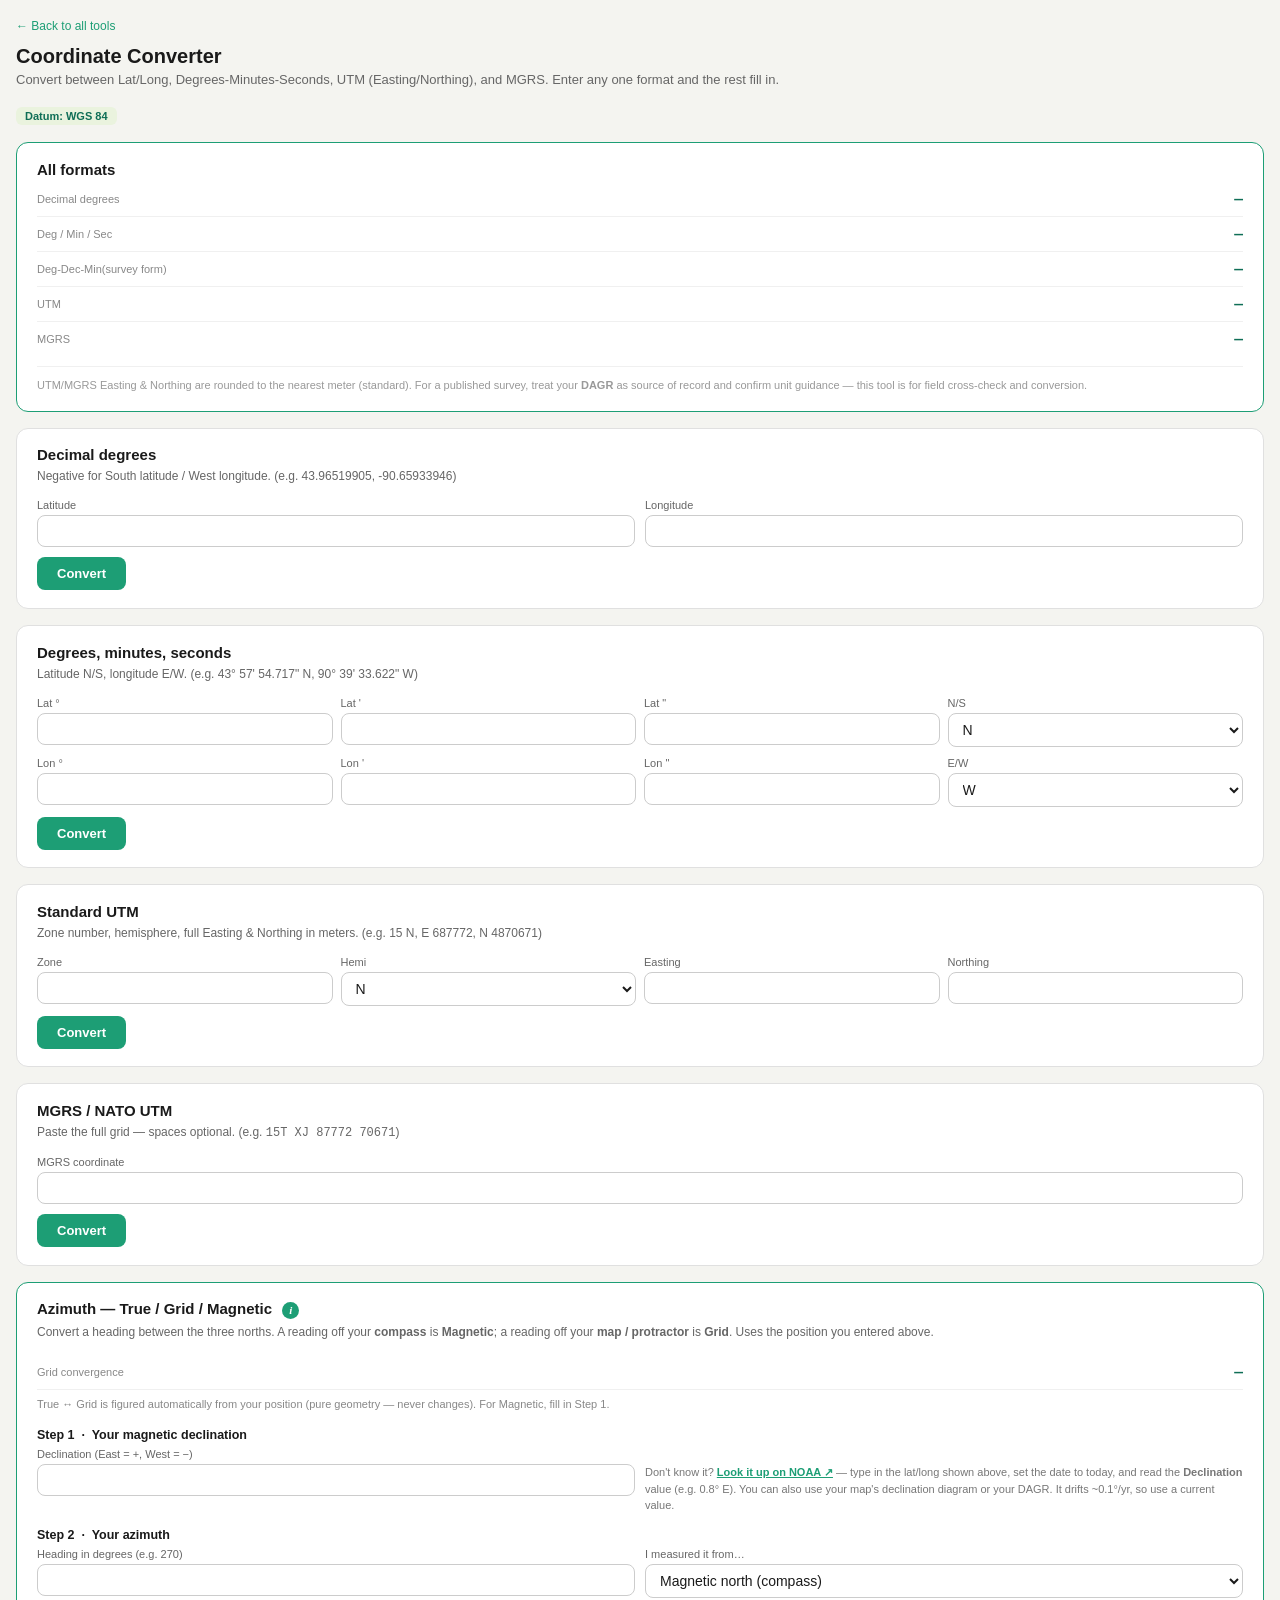
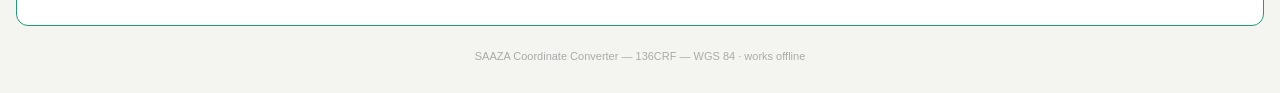
==== commit c478b902: "Add files via upload" ====
--- a/SAAZA_Coordinate_Converter.html
+++ b/SAAZA_Coordinate_Converter.html
@@ -37,6 +37,12 @@
   .maps a:hover { text-decoration:underline; }
   .note { font-size:11px; color:#999; line-height:1.5; margin-top:10px; padding-top:10px; border-top:1px solid #f0f0f0; }
   .footer { text-align: center; font-size: 11px; color: #aaa; margin-top: 1.5rem; padding-bottom: 1rem; }
+  .info-i { display:inline-flex; align-items:center; justify-content:center; width:17px; height:17px; border-radius:50%; background:#1D9E75; color:#fff; font:italic 700 11px/1 Georgia,serif; cursor:pointer; vertical-align:middle; margin-left:6px; user-select:none; }
+  .info-i:hover { background:#0F6E56; }
+  .info-box { display:none; background:#EAF3DE; border:1px solid #1D9E75; border-radius:8px; padding:11px 13px 11px 14px; font-size:12px; color:#27500A; line-height:1.6; margin:8px 0 4px; }
+  .info-box.show { display:block; }
+  .info-box ol { margin:6px 0 0; padding-left:18px; }
+  .info-box li { margin-bottom:5px; }
   @media (max-width: 480px) {
     .field-grid { grid-template-columns: 1fr; }
     .field-grid-4 { grid-template-columns: 1fr 1fr; }
@@ -117,7 +123,16 @@
 </div>
 
 <div class="card out">
-  <div class="card-title">Azimuth — True / Grid / Magnetic</div>
+  <div class="card-title">Azimuth — True / Grid / Magnetic <span class="info-i" onclick="toggleInfo('az-info')" title="How to use this tool">i</span></div>
+  <div class="info-box" id="az-info">
+    <b>How to use this</b>
+    <ol>
+      <li>Convert your position in one of the boxes above first — the grid convergence is figured from it.</li>
+      <li><b>Step 1:</b> enter your magnetic declination (tap the NOAA link if you don't know it). Needed only for magnetic conversions.</li>
+      <li><b>Step 2:</b> type your heading once, then pick the north you measured it from — <b>compass = Magnetic</b>, <b>map / protractor = Grid</b>.</li>
+      <li>Read the other two results. Shot it with a compass? Use the <b>Grid</b> value on your map. Measured it on the map? Use the <b>Magnetic</b> value to walk it with your compass.</li>
+    </ol>
+  </div>
   <div class="card-desc">Convert a heading between the three norths. A reading off your <b>compass</b> is <b>Magnetic</b>; a reading off your <b>map / protractor</b> is <b>Grid</b>. Uses the position you entered above.</div>
 
   <div class="res-row"><span class="res-label">Grid convergence</span><span class="res-val" id="az-conv">—</span></div>
@@ -263,6 +278,7 @@
   document.getElementById('az-m').textContent=(D===null)?'\u2014 add declination in Step 1':norm360(azTrue-D).toFixed(1)+'\u00b0';
 }
 function copyTxt(t){ if(navigator.clipboard) navigator.clipboard.writeText(t); }
+function toggleInfo(id){ document.getElementById(id).classList.toggle('show'); }
 
 function num(id){ var v=parseFloat(document.getElementById(id).value); return isNaN(v)?null:v; }
 
